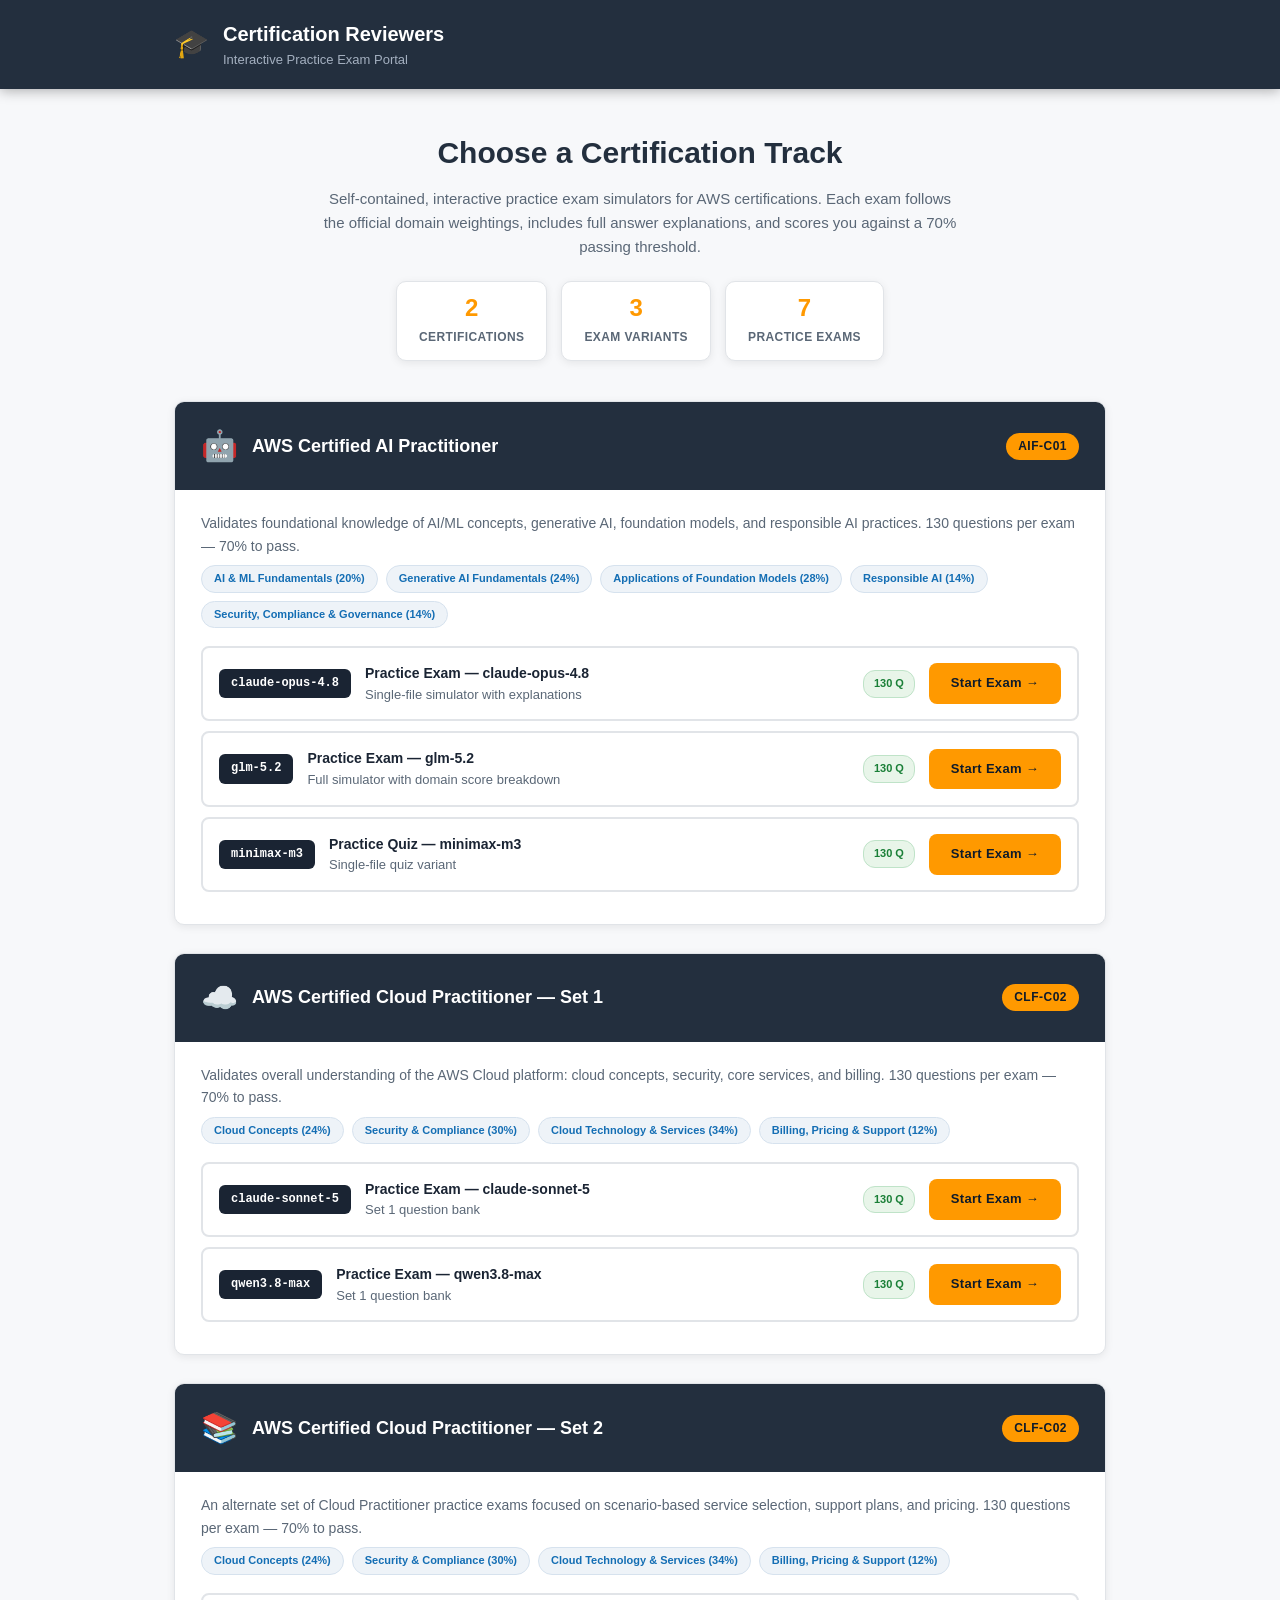
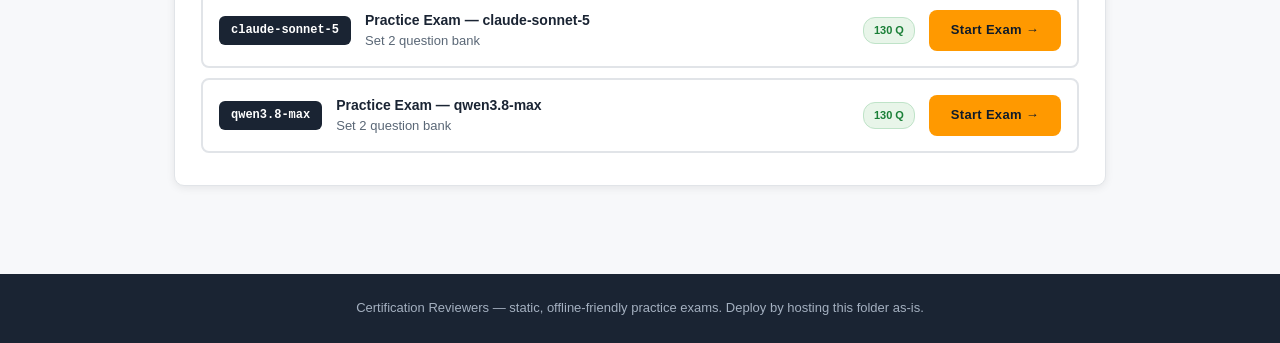
==== index.html @ 6a86148e "feat: add CLF-C02 reviewers with progress persistence and hub page" ====
<!DOCTYPE html>
<html lang="en">
<head>
  <meta charset="UTF-8">
  <meta name="viewport" content="width=device-width, initial-scale=1.0">
  <title>Certification Reviewers — Practice Exam Portal</title>
  <style>
    :root {
      --aws-orange: #ff9900;
      --aws-dark: #232f3e;
      --aws-darker: #1a2433;
      --aws-blue: #146eb4;
      --aws-squid-ink: #0f1b2a;
      --bg: #f7f8fa;
      --card: #ffffff;
      --border: #e1e4e8;
      --text: #1a2433;
      --text-muted: #5a6776;
      --shadow: 0 2px 8px rgba(0,0,0,0.08);
      --radius: 10px;
    }

    * { box-sizing: border-box; margin: 0; padding: 0; }

    body {
      font-family: -apple-system, BlinkMacSystemFont, "Segoe UI", Roboto, Helvetica, Arial, sans-serif;
      background: var(--bg);
      color: var(--text);
      line-height: 1.6;
    }

    /* ---- Header ---- */
    header {
      background: var(--aws-dark);
      color: #fff;
      padding: 18px 0;
      box-shadow: 0 2px 12px rgba(0,0,0,0.3);
    }

    header .container {
      display: flex;
      align-items: center;
      gap: 14px;
    }

    header .logo { font-size: 28px; }

    header h1 { font-size: 20px; font-weight: 700; }

    header .subtitle { font-size: 13px; color: #a4b0c0; }

    /* ---- Layout ---- */
    .container {
      max-width: 980px;
      margin: 0 auto;
      padding: 0 24px;
    }

    main { padding: 40px 0 60px; }

    /* ---- Hero ---- */
    .hero {
      text-align: center;
      margin-bottom: 40px;
    }

    .hero h2 {
      font-size: 30px;
      color: var(--aws-dark);
      margin-bottom: 10px;
    }

    .hero p {
      color: var(--text-muted);
      font-size: 15px;
      max-width: 640px;
      margin: 0 auto 22px;
    }

    .hero-stats {
      display: flex;
      gap: 14px;
      justify-content: center;
      flex-wrap: wrap;
    }

    .stat {
      background: var(--card);
      border: 1px solid var(--border);
      border-radius: var(--radius);
      box-shadow: var(--shadow);
      padding: 12px 22px;
      min-width: 130px;
    }

    .stat .num {
      font-size: 24px;
      font-weight: 800;
      color: var(--aws-orange);
      display: block;
      line-height: 1.2;
    }

    .stat .lbl {
      font-size: 12px;
      font-weight: 600;
      color: var(--text-muted);
      text-transform: uppercase;
      letter-spacing: 0.4px;
    }

    /* ---- Category cards ---- */
    .category {
      background: var(--card);
      border: 1px solid var(--border);
      border-radius: var(--radius);
      box-shadow: var(--shadow);
      margin-bottom: 28px;
      overflow: hidden;
    }

    .category-head {
      background: var(--aws-dark);
      color: #fff;
      padding: 20px 26px;
      display: flex;
      align-items: center;
      gap: 14px;
      flex-wrap: wrap;
    }

    .category-head .cert-icon { font-size: 30px; }

    .category-head h3 {
      font-size: 18px;
      font-weight: 700;
      flex: 1;
      min-width: 240px;
    }

    .category-head .code-badge {
      background: var(--aws-orange);
      color: var(--aws-squid-ink);
      font-size: 12px;
      font-weight: 800;
      padding: 4px 12px;
      border-radius: 14px;
      letter-spacing: 0.5px;
      white-space: nowrap;
    }

    .category-body { padding: 22px 26px; }

    .category-desc {
      font-size: 14px;
      color: var(--text-muted);
      margin-bottom: 8px;
    }

    .domain-chips {
      display: flex;
      flex-wrap: wrap;
      gap: 8px;
      margin-bottom: 18px;
    }

    .chip {
      background: #eef3f8;
      border: 1px solid #d6e2ee;
      border-radius: 20px;
      padding: 4px 12px;
      font-size: 11px;
      font-weight: 600;
      color: var(--aws-blue);
      white-space: nowrap;
    }

    /* ---- Exam rows ---- */
    .exam-list { list-style: none; }

    .exam-row {
      display: flex;
      align-items: center;
      gap: 14px;
      padding: 14px 16px;
      border: 2px solid var(--border);
      border-radius: 8px;
      margin-bottom: 10px;
      transition: all 0.2s;
      flex-wrap: wrap;
    }

    .exam-row:hover {
      border-color: var(--aws-orange);
      background: #fffdf7;
    }

    .exam-row .model-badge {
      background: var(--aws-darker);
      color: #fff;
      font-size: 12px;
      font-weight: 700;
      padding: 5px 12px;
      border-radius: 6px;
      white-space: nowrap;
      font-family: ui-monospace, SFMono-Regular, Menlo, monospace;
    }

    .exam-row .exam-meta {
      flex: 1;
      font-size: 13px;
      color: var(--text-muted);
      min-width: 160px;
    }

    .exam-row .exam-meta strong {
      color: var(--text);
      font-size: 14px;
      display: block;
    }

    .exam-row .qcount {
      background: #e8f5e9;
      color: #1a7f37;
      border: 1px solid #bfe3c8;
      font-size: 11px;
      font-weight: 700;
      padding: 4px 10px;
      border-radius: 12px;
      white-space: nowrap;
    }

    .btn {
      display: inline-block;
      background: var(--aws-orange);
      color: var(--aws-squid-ink);
      text-decoration: none;
      border: none;
      padding: 10px 22px;
      font-size: 13px;
      font-weight: 700;
      border-radius: 8px;
      transition: all 0.2s;
      letter-spacing: 0.3px;
      white-space: nowrap;
    }

    .btn:hover {
      background: #e8881a;
      transform: translateY(-1px);
      box-shadow: 0 4px 12px rgba(255,153,0,0.35);
    }

    /* ---- Footer ---- */
    footer {
      background: var(--aws-darker);
      color: #a4b0c0;
      text-align: center;
      padding: 24px 0;
      font-size: 13px;
    }

    /* ---- Responsive ---- */
    @media (max-width: 640px) {
      .container { padding: 0 16px; }
      .category-body { padding: 18px; }
      .exam-row { flex-direction: column; align-items: stretch; }
      .exam-row .btn { text-align: center; }
    }
  </style>
</head>
<body>

  <header>
    <div class="container">
      <span class="logo">&#127891;</span>
      <div>
        <h1>Certification Reviewers</h1>
        <div class="subtitle">Interactive Practice Exam Portal</div>
      </div>
    </div>
  </header>

  <main>
    <div class="container">

      <!-- ============ HERO ============ -->
      <section class="hero">
        <h2>Choose a Certification Track</h2>
        <p>
          Self-contained, interactive practice exam simulators for AWS certifications.
          Each exam follows the official domain weightings, includes full answer explanations,
          and scores you against a 70% passing threshold.
        </p>
        <div class="hero-stats">
          <div class="stat"><span class="num">2</span><span class="lbl">Certifications</span></div>
          <div class="stat"><span class="num">3</span><span class="lbl">Exam Variants</span></div>
          <div class="stat"><span class="num">7</span><span class="lbl">Practice Exams</span></div>
        </div>
      </section>

      <!-- ============ AIF-C01 ============ -->
      <section class="category">
        <div class="category-head">
          <span class="cert-icon">&#129302;</span>
          <h3>AWS Certified AI Practitioner</h3>
          <span class="code-badge">AIF-C01</span>
        </div>
        <div class="category-body">
          <p class="category-desc">
            Validates foundational knowledge of AI/ML concepts, generative AI, foundation models,
            and responsible AI practices. 130 questions per exam &mdash; 70% to pass.
          </p>
          <div class="domain-chips">
            <span class="chip">AI &amp; ML Fundamentals (20%)</span>
            <span class="chip">Generative AI Fundamentals (24%)</span>
            <span class="chip">Applications of Foundation Models (28%)</span>
            <span class="chip">Responsible AI (14%)</span>
            <span class="chip">Security, Compliance &amp; Governance (14%)</span>
          </div>
          <ul class="exam-list">
            <li class="exam-row">
              <span class="model-badge">claude-opus-4.8</span>
              <span class="exam-meta"><strong>Practice Exam &mdash; claude-opus-4.8</strong>Single-file simulator with explanations</span>
              <span class="qcount">130 Q</span>
              <a class="btn" href="AWS/AIF-C01/claude-opus-4.8/index.html">Start Exam &#8594;</a>
            </li>
            <li class="exam-row">
              <span class="model-badge">glm-5.2</span>
              <span class="exam-meta"><strong>Practice Exam &mdash; glm-5.2</strong>Full simulator with domain score breakdown</span>
              <span class="qcount">130 Q</span>
              <a class="btn" href="AWS/AIF-C01/glm-5.2/index.html">Start Exam &#8594;</a>
            </li>
            <li class="exam-row">
              <span class="model-badge">minimax-m3</span>
              <span class="exam-meta"><strong>Practice Quiz &mdash; minimax-m3</strong>Single-file quiz variant</span>
              <span class="qcount">130 Q</span>
              <a class="btn" href="AWS/AIF-C01/minimax-m3/aws-aif-c01-quiz.html">Start Exam &#8594;</a>
            </li>
          </ul>
        </div>
      </section>

      <!-- ============ CLF-C02 ============ -->
      <section class="category">
        <div class="category-head">
          <span class="cert-icon">&#9729;&#65039;</span>
          <h3>AWS Certified Cloud Practitioner &mdash; Set 1</h3>
          <span class="code-badge">CLF-C02</span>
        </div>
        <div class="category-body">
          <p class="category-desc">
            Validates overall understanding of the AWS Cloud platform: cloud concepts, security,
            core services, and billing. 130 questions per exam &mdash; 70% to pass.
          </p>
          <div class="domain-chips">
            <span class="chip">Cloud Concepts (24%)</span>
            <span class="chip">Security &amp; Compliance (30%)</span>
            <span class="chip">Cloud Technology &amp; Services (34%)</span>
            <span class="chip">Billing, Pricing &amp; Support (12%)</span>
          </div>
          <ul class="exam-list">
            <li class="exam-row">
              <span class="model-badge">claude-sonnet-5</span>
              <span class="exam-meta"><strong>Practice Exam &mdash; claude-sonnet-5</strong>Set 1 question bank</span>
              <span class="qcount">130 Q</span>
              <a class="btn" href="AWS/CLF-C02/claude-sonnet-5/index.html">Start Exam &#8594;</a>
            </li>
            <li class="exam-row">
              <span class="model-badge">qwen3.8-max</span>
              <span class="exam-meta"><strong>Practice Exam &mdash; qwen3.8-max</strong>Set 1 question bank</span>
              <span class="qcount">130 Q</span>
              <a class="btn" href="AWS/CLF-C02/qwen3.8-max/index.html">Start Exam &#8594;</a>
            </li>
          </ul>
        </div>
      </section>

      <!-- ============ CLF-C02 Set 2 ============ -->
      <section class="category">
        <div class="category-head">
          <span class="cert-icon">&#128218;</span>
          <h3>AWS Certified Cloud Practitioner &mdash; Set 2</h3>
          <span class="code-badge">CLF-C02</span>
        </div>
        <div class="category-body">
          <p class="category-desc">
            An alternate set of Cloud Practitioner practice exams focused on scenario-based
            service selection, support plans, and pricing.
            130 questions per exam &mdash; 70% to pass.
          </p>
          <div class="domain-chips">
            <span class="chip">Cloud Concepts (24%)</span>
            <span class="chip">Security &amp; Compliance (30%)</span>
            <span class="chip">Cloud Technology &amp; Services (34%)</span>
            <span class="chip">Billing, Pricing &amp; Support (12%)</span>
          </div>
          <ul class="exam-list">
            <li class="exam-row">
              <span class="model-badge">claude-sonnet-5</span>
              <span class="exam-meta"><strong>Practice Exam &mdash; claude-sonnet-5</strong>Set 2 question bank</span>
              <span class="qcount">130 Q</span>
              <a class="btn" href="AWS/CLF-C02-Set2/claude-sonnet-5/index.html">Start Exam &#8594;</a>
            </li>
            <li class="exam-row">
              <span class="model-badge">qwen3.8-max</span>
              <span class="exam-meta"><strong>Practice Exam &mdash; qwen3.8-max</strong>Set 2 question bank</span>
              <span class="qcount">130 Q</span>
              <a class="btn" href="AWS/CLF-C02-Set2/qwen3.8-max/index.html">Start Exam &#8594;</a>
            </li>
          </ul>
        </div>
      </section>

    </div>
  </main>

  <footer>
    <div class="container">
      Certification Reviewers &mdash; static, offline-friendly practice exams. Deploy by hosting this folder as-is.
    </div>
  </footer>

</body>
</html>
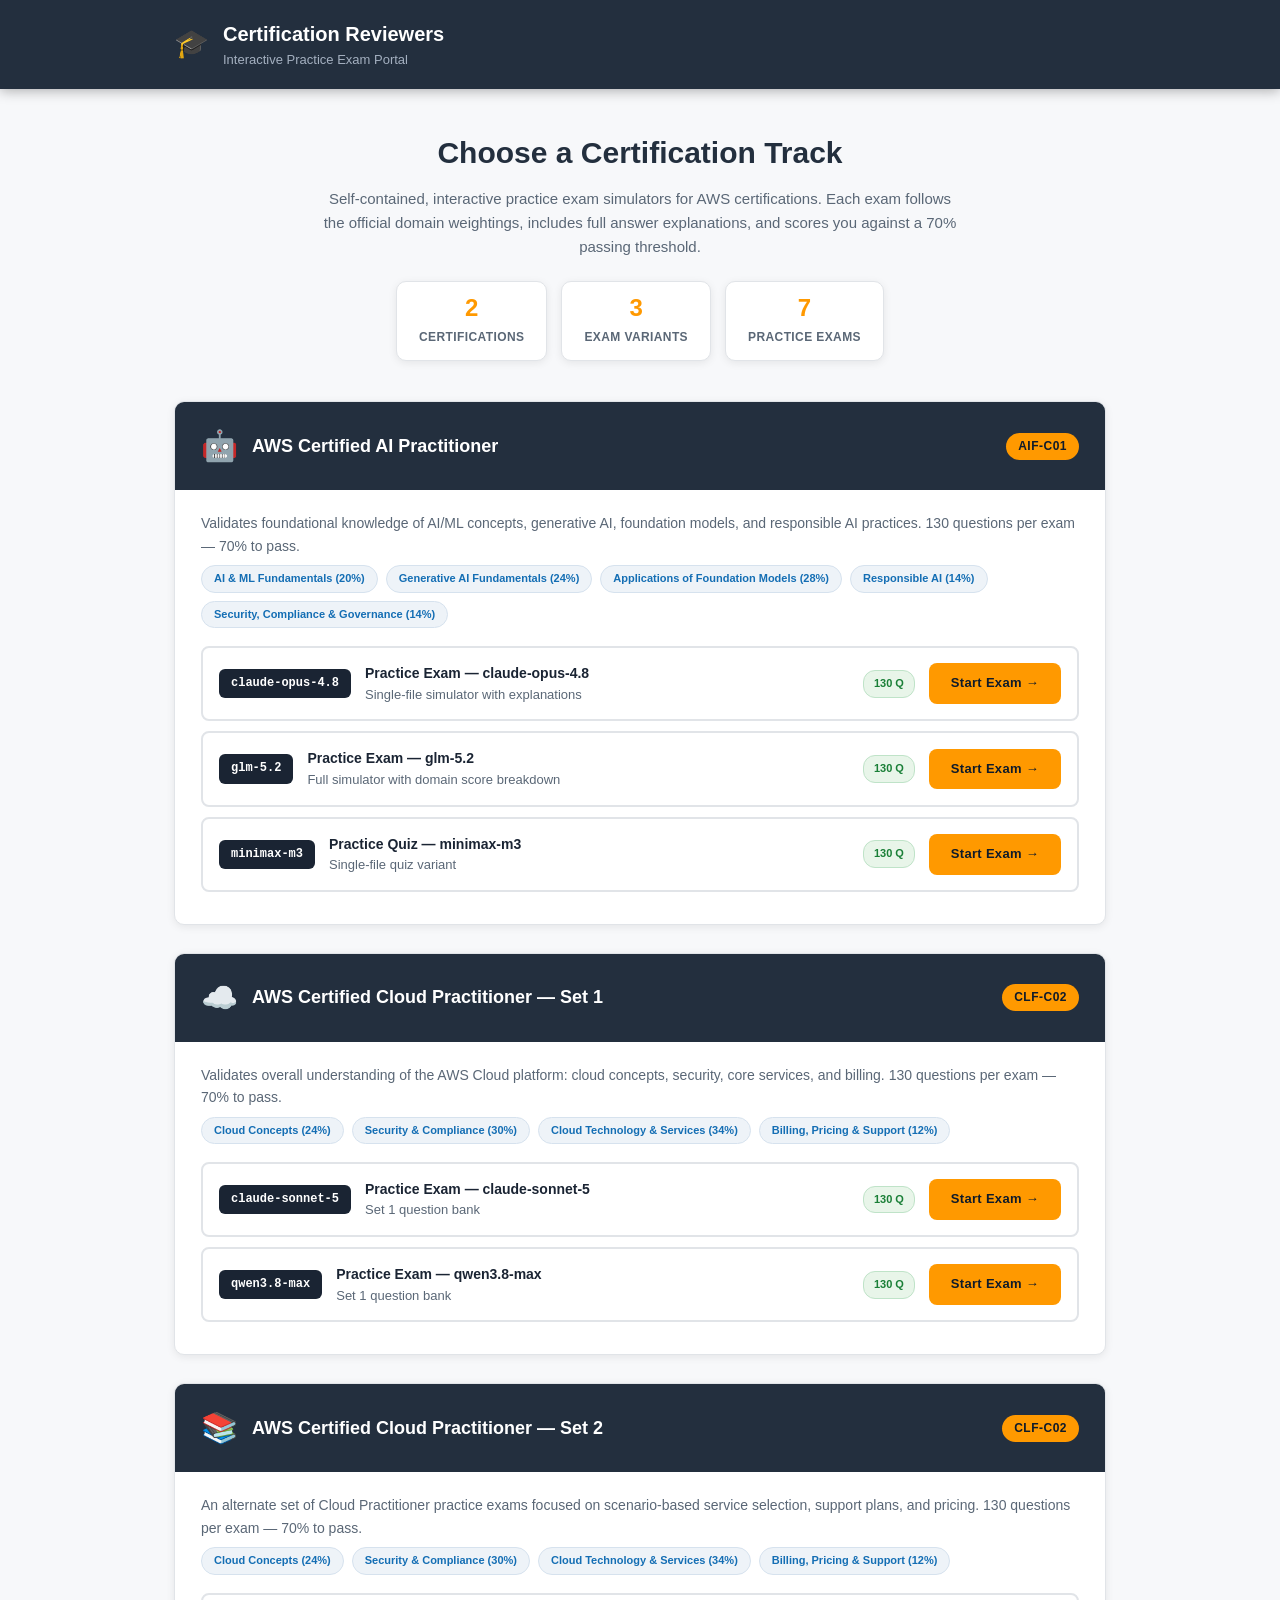
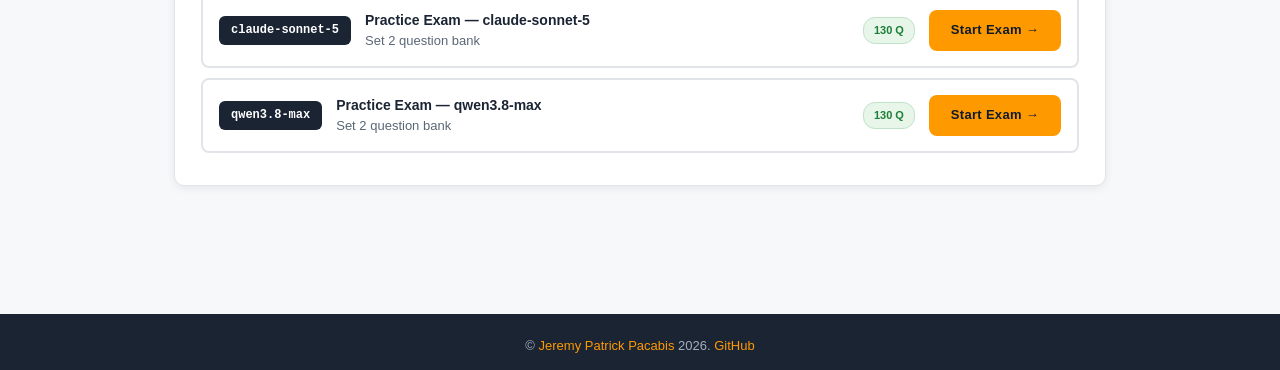
==== commit 11e233a8: "feat(footer): add reusable footer with Credly credential badges Introduce assets/footer.js, a shared" ====
--- a/index.html
+++ b/index.html
@@ -415,11 +415,7 @@
     </div>
   </main>
 
-  <footer>
-    <div class="container">
-      Certification Reviewers &mdash; static, offline-friendly practice exams. Deploy by hosting this folder as-is.
-    </div>
-  </footer>
+  <script src="assets/footer.js" defer></script>
 
 </body>
 </html>
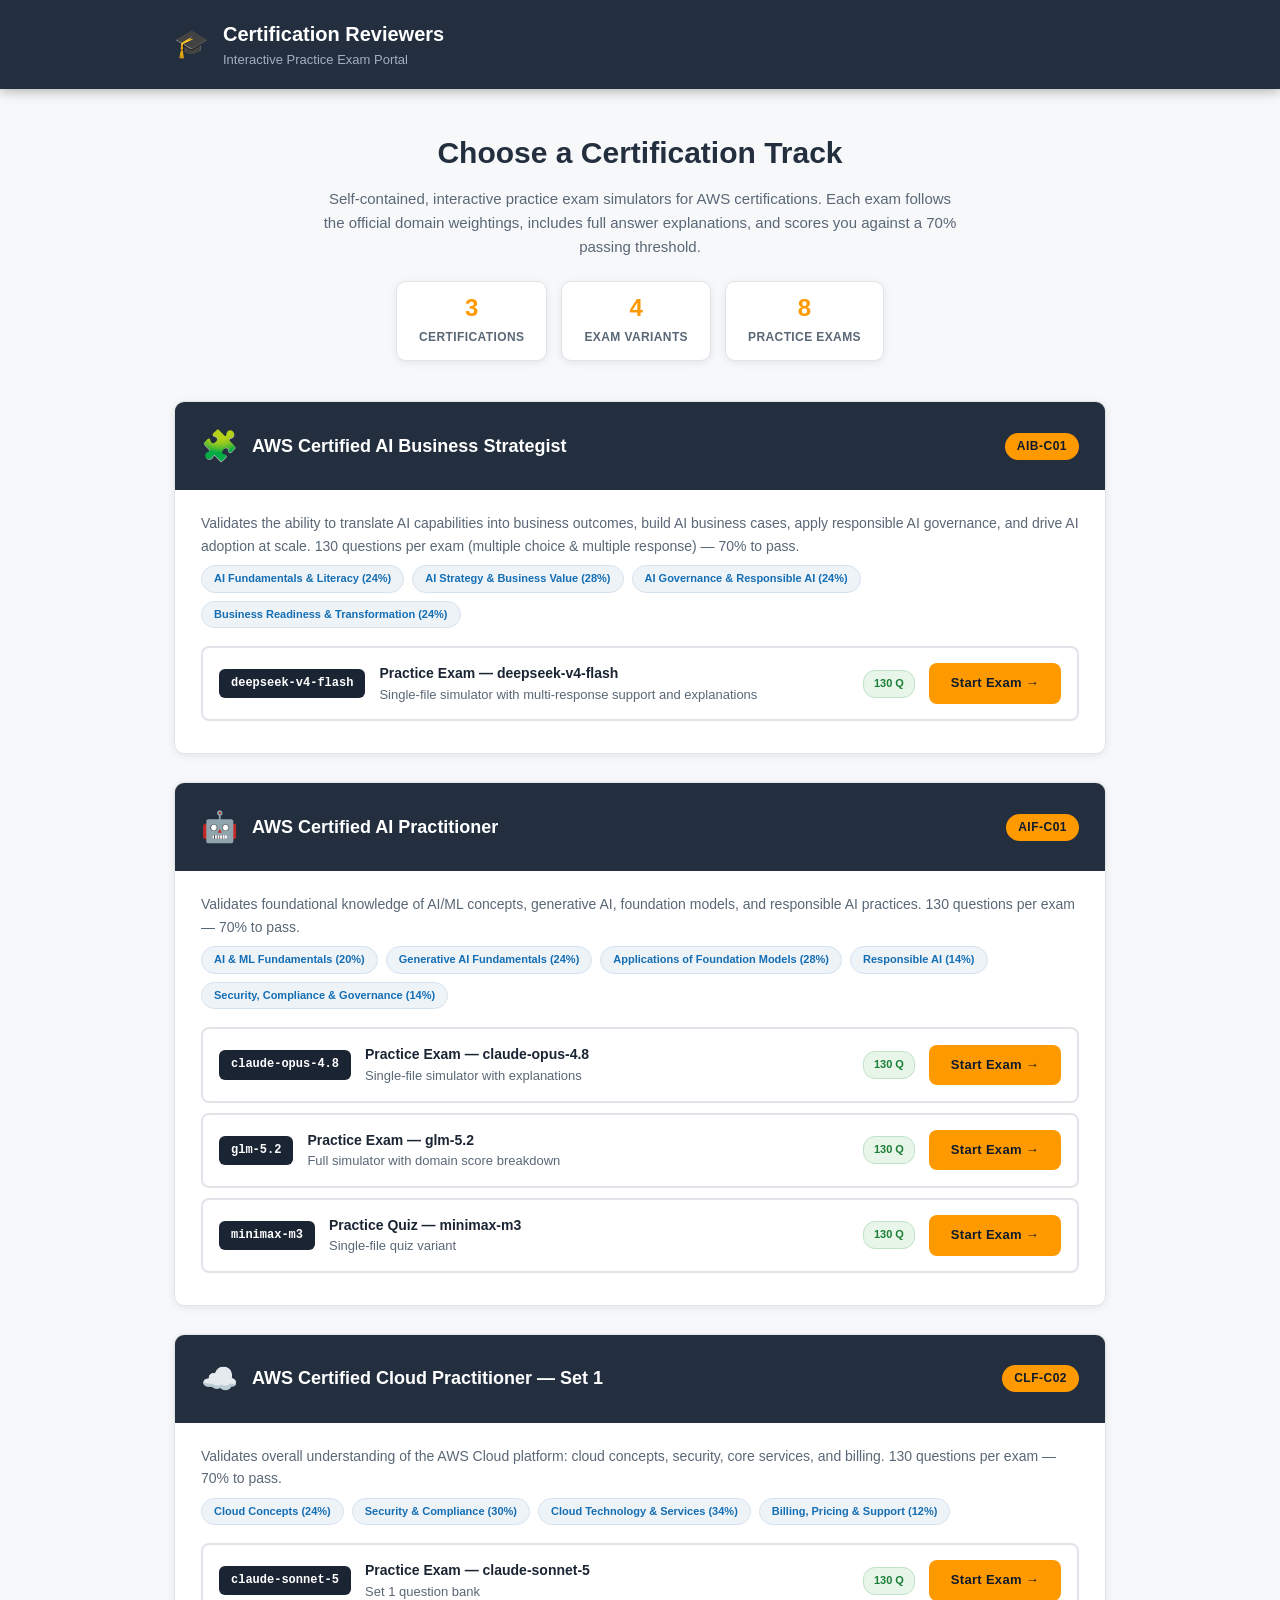
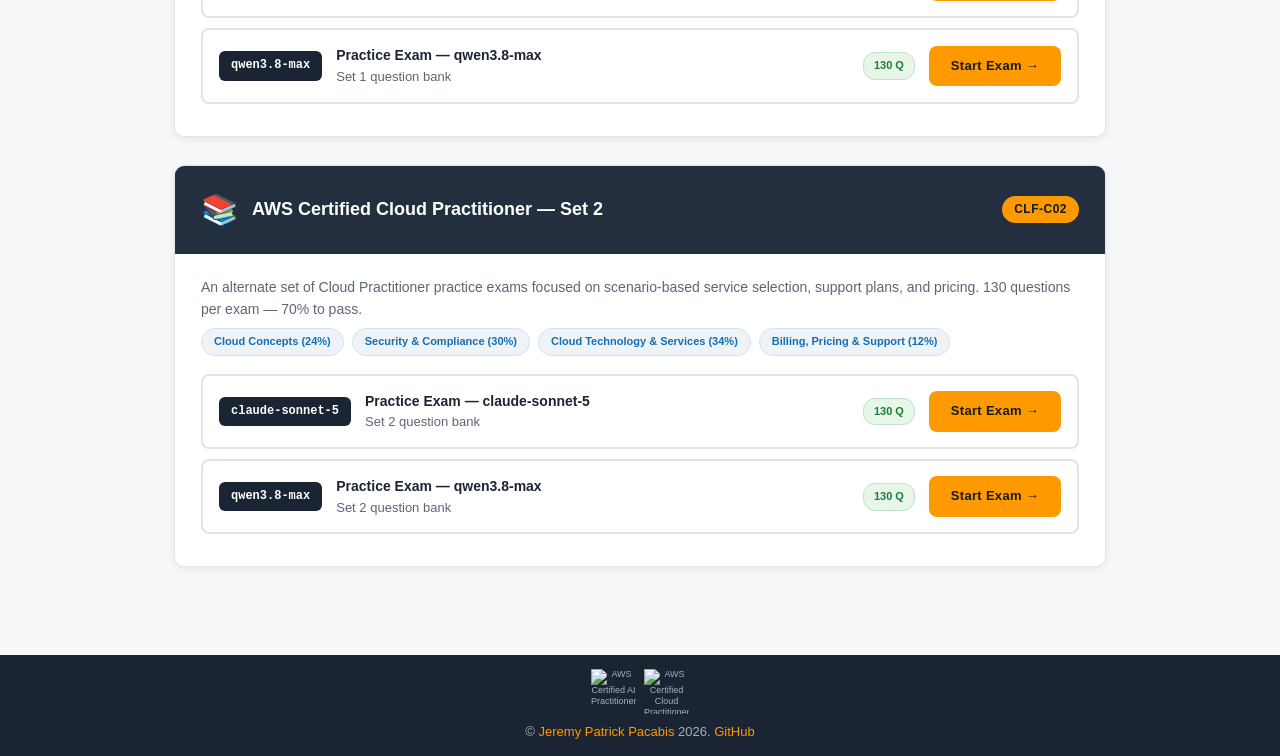
==== commit 46c910d0: "feat: add AIB-C01 reviewer and hub entry Add AWS Certified AI Business Strategist (AIB-C01) practice" ====
--- a/index.html
+++ b/index.html
@@ -293,9 +293,39 @@
           and scores you against a 70% passing threshold.
         </p>
         <div class="hero-stats">
-          <div class="stat"><span class="num">2</span><span class="lbl">Certifications</span></div>
-          <div class="stat"><span class="num">3</span><span class="lbl">Exam Variants</span></div>
-          <div class="stat"><span class="num">7</span><span class="lbl">Practice Exams</span></div>
+          <div class="stat"><span class="num">3</span><span class="lbl">Certifications</span></div>
+          <div class="stat"><span class="num">4</span><span class="lbl">Exam Variants</span></div>
+          <div class="stat"><span class="num">8</span><span class="lbl">Practice Exams</span></div>
+        </div>
+      </section>
+
+      <!-- ============ AIB-C01 ============ -->
+      <section class="category">
+        <div class="category-head">
+          <span class="cert-icon">&#129513;</span>
+          <h3>AWS Certified AI Business Strategist</h3>
+          <span class="code-badge">AIB-C01</span>
+        </div>
+        <div class="category-body">
+          <p class="category-desc">
+            Validates the ability to translate AI capabilities into business outcomes, build AI
+            business cases, apply responsible AI governance, and drive AI adoption at scale.
+            130 questions per exam (multiple choice &amp; multiple response) &mdash; 70% to pass.
+          </p>
+          <div class="domain-chips">
+            <span class="chip">AI Fundamentals &amp; Literacy (24%)</span>
+            <span class="chip">AI Strategy &amp; Business Value (28%)</span>
+            <span class="chip">AI Governance &amp; Responsible AI (24%)</span>
+            <span class="chip">Business Readiness &amp; Transformation (24%)</span>
+          </div>
+          <ul class="exam-list">
+            <li class="exam-row">
+              <span class="model-badge">deepseek-v4-flash</span>
+              <span class="exam-meta"><strong>Practice Exam &mdash; deepseek-v4-flash</strong>Single-file simulator with multi-response support and explanations</span>
+              <span class="qcount">130 Q</span>
+              <a class="btn" href="AWS/AIB-C01/deepseek-v4-flash/index.html">Start Exam &#8594;</a>
+            </li>
+          </ul>
         </div>
       </section>
 
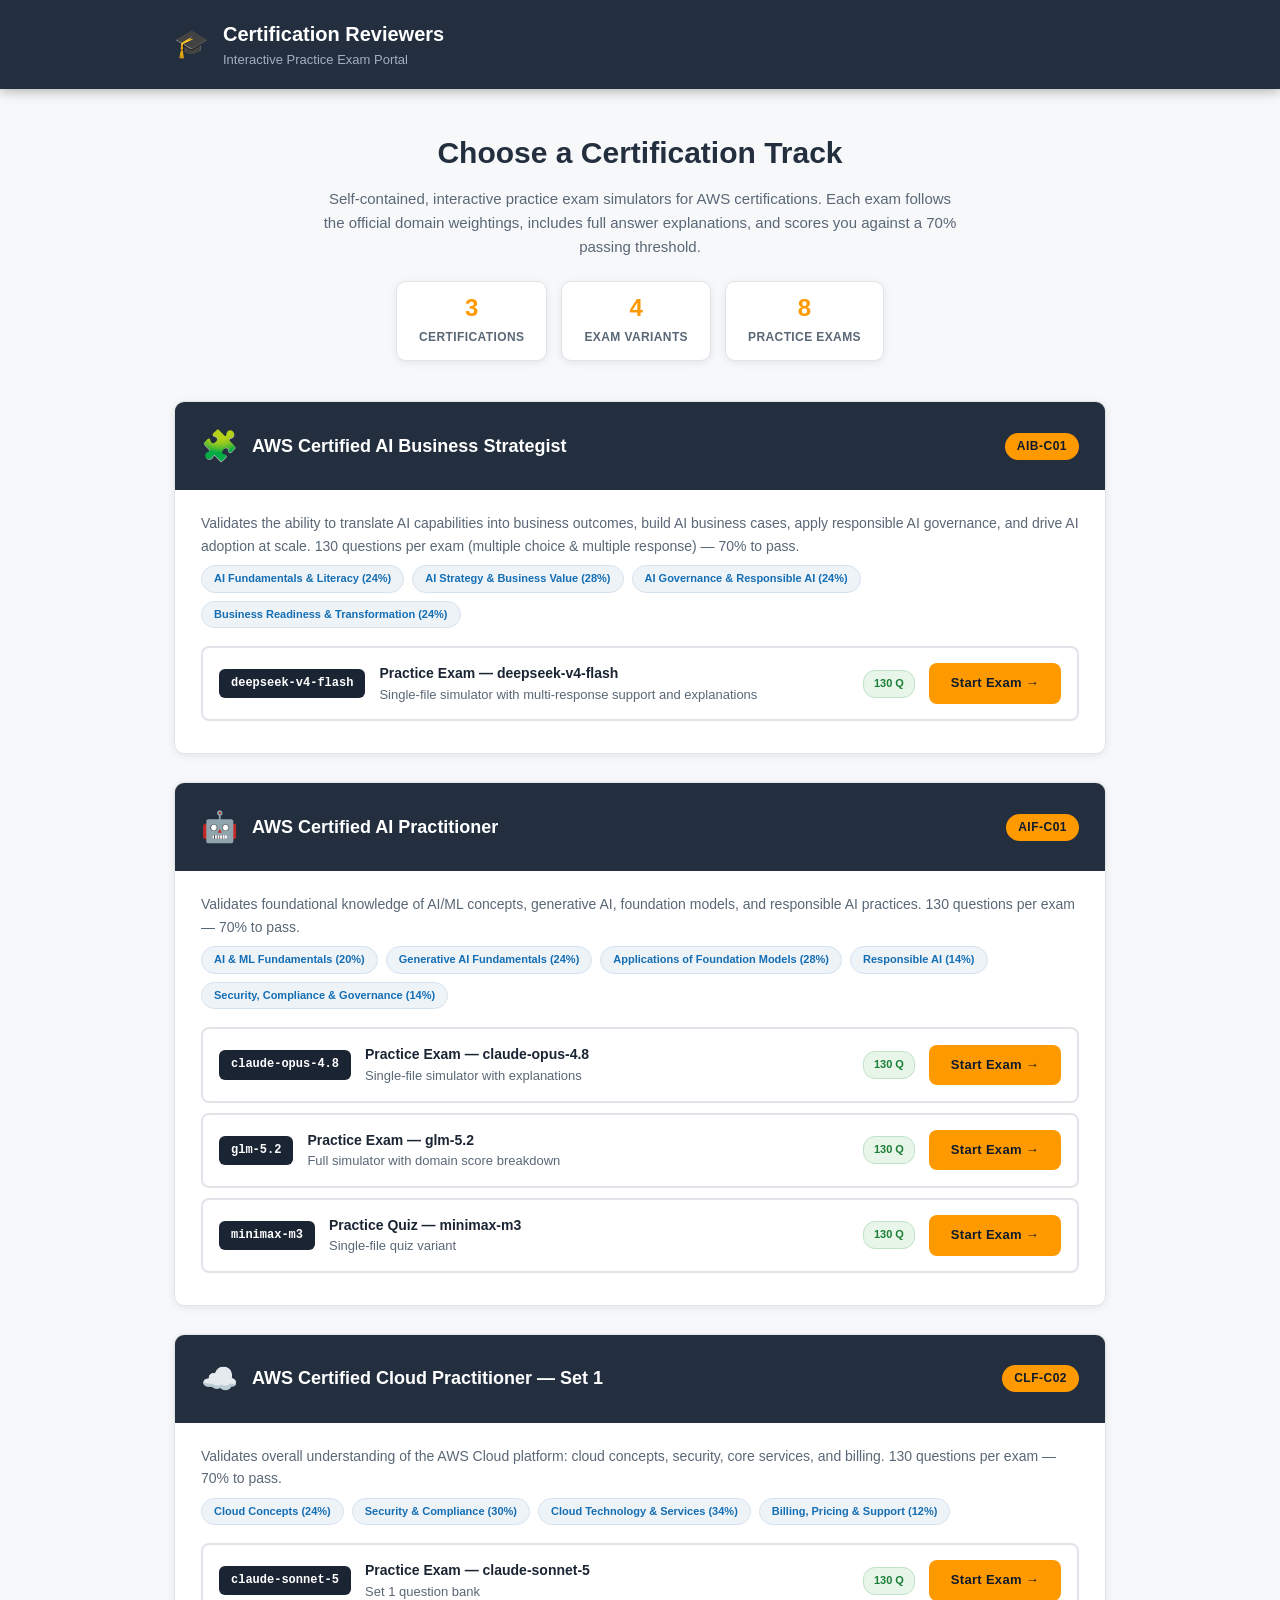
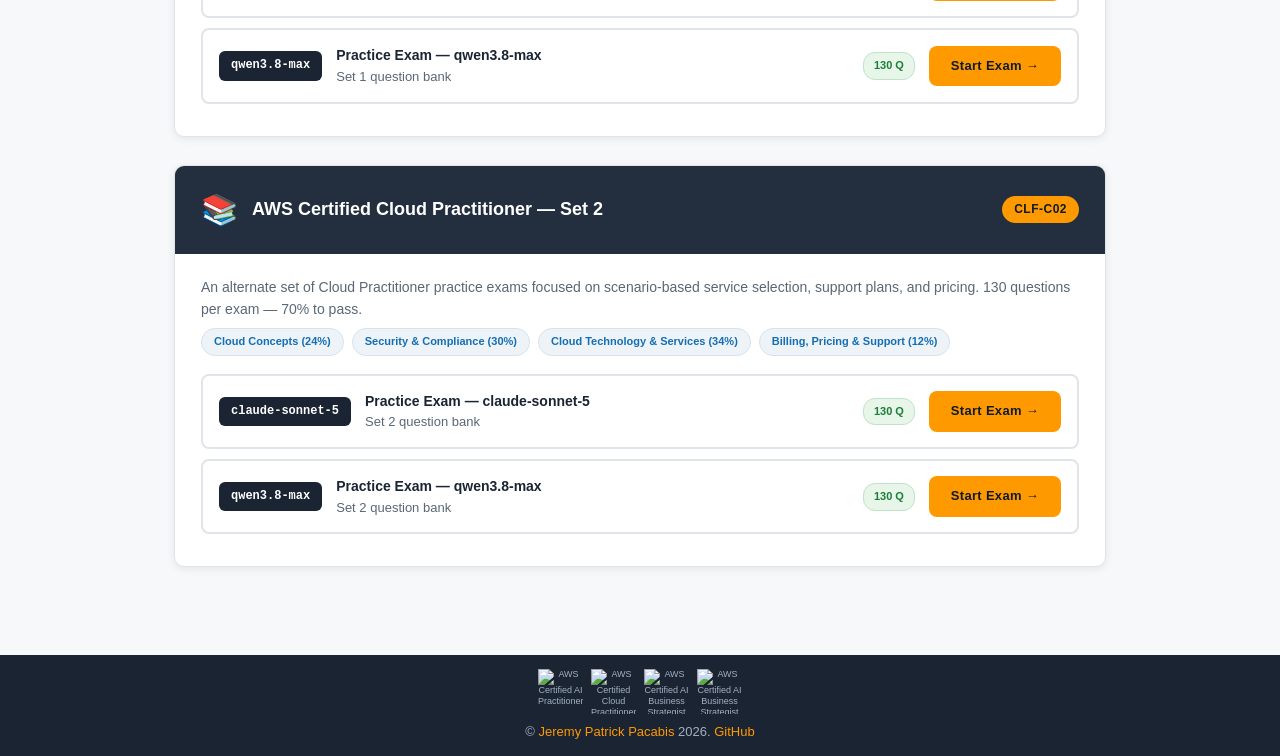
==== commit 63450fdd: "chore(footer): cache-bust footer asset reference Static assets are cached for 7 days (Cloudflare + n" ====
--- a/index.html
+++ b/index.html
@@ -445,7 +445,7 @@
     </div>
   </main>
 
-  <script src="assets/footer.js" defer></script>
+  <script src="assets/footer.js?v=2" defer></script>
 
 </body>
 </html>
